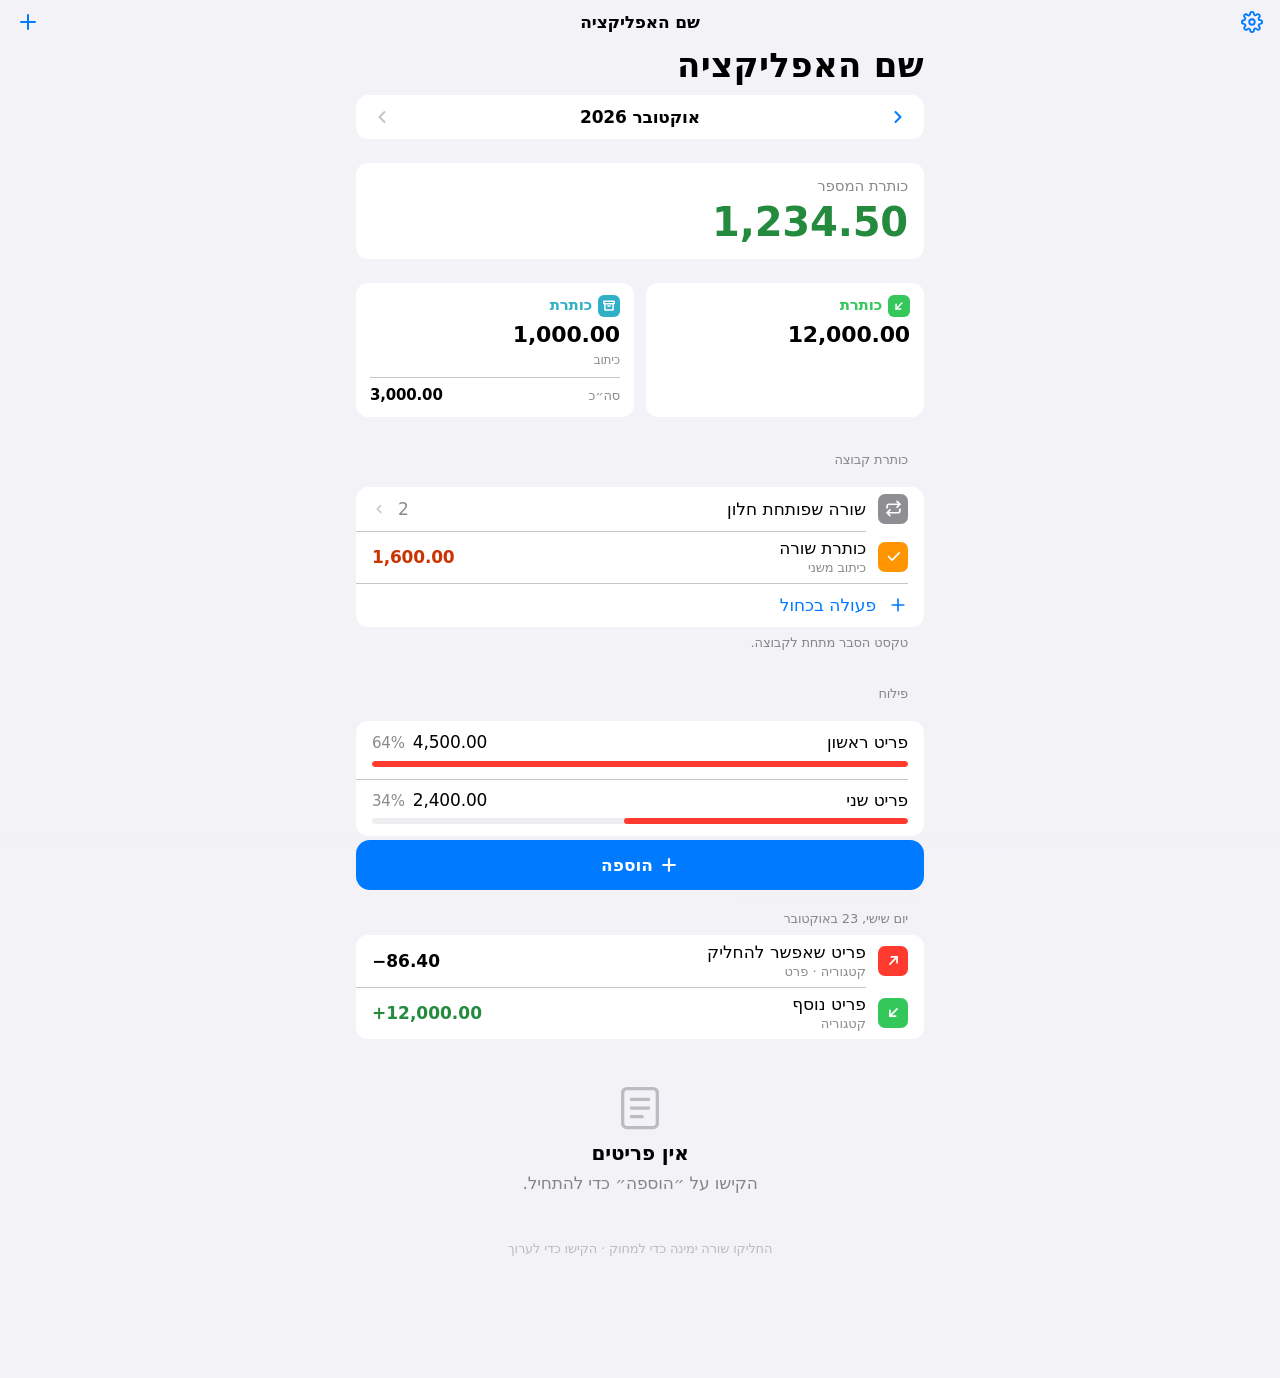
==== template.html @ c01162ea "Add files via upload" ====
<!doctype html>
<html lang="he" dir="rtl">
<head>
<meta charset="utf-8">
<meta name="viewport" content="width=device-width,initial-scale=1,viewport-fit=cover">
<meta name="theme-color" id="themeColor" content="#F2F2F7">
<meta name="apple-mobile-web-app-capable" content="yes">
<meta name="mobile-web-app-capable" content="yes">
<meta name="apple-mobile-web-app-status-bar-style" content="default">
<meta name="apple-mobile-web-app-title" content="שם האפליקציה">
<link rel="manifest" href="manifest.webmanifest">
<title>שם האפליקציה</title>
<script>
/* apply the saved theme before first paint (index.html:15-18) */
try{var t=localStorage.getItem("kis-theme");if(t==="dark"||t==="light")document.documentElement.setAttribute("data-theme",t)}catch(e){}
</script>
<!-- The original app inlines all CSS/JS in one index.html. Inline these three files the same way when shipping. -->
<link rel="stylesheet" href="tokens.css">
<link rel="stylesheet" href="base.css">
<link rel="stylesheet" href="components.css">
</head>
<body>
<!-- Every component below uses markup copied from index.html; the line of origin is noted in each comment. -->

<!-- Nav bar (index.html:227-235): leading icon, title that appears on scroll, trailing icon -->
<header class="nav gut">
  <button class="navicon" id="settingsBtn" aria-label="הגדרות">
    <svg class="i" viewBox="0 0 24 24"><circle cx="12" cy="12" r="3"/><path d="M19.4 15a1.7 1.7 0 0 0 .3 1.8l.1.1a2 2 0 1 1-2.8 2.8l-.1-.1a1.7 1.7 0 0 0-1.8-.3 1.7 1.7 0 0 0-1 1.5V21a2 2 0 1 1-4 0v-.1a1.7 1.7 0 0 0-1.1-1.5 1.7 1.7 0 0 0-1.8.3l-.1.1a2 2 0 1 1-2.8-2.8l.1-.1a1.7 1.7 0 0 0 .3-1.8 1.7 1.7 0 0 0-1.5-1H3a2 2 0 1 1 0-4h.1a1.7 1.7 0 0 0 1.5-1.1 1.7 1.7 0 0 0-.3-1.8l-.1-.1a2 2 0 1 1 2.8-2.8l.1.1a1.7 1.7 0 0 0 1.8.3H9a1.7 1.7 0 0 0 1-1.5V3a2 2 0 1 1 4 0v.1a1.7 1.7 0 0 0 1 1.5 1.7 1.7 0 0 0 1.8-.3l.1-.1a2 2 0 1 1 2.8 2.8l-.1.1a1.7 1.7 0 0 0-.3 1.8V9a1.7 1.7 0 0 0 1.5 1H21a2 2 0 1 1 0 4h-.1a1.7 1.7 0 0 0-1.5 1z"/></svg>
  </button>
  <span class="navtitle">שם האפליקציה</span>
  <button class="navicon" id="plusBtn" aria-label="הוספה">
    <svg class="i" viewBox="0 0 24 24" style="width:24px;height:24px"><path d="M12 5v14M5 12h14"/></svg>
  </button>
</header>

<main class="app gut">
  <!-- Large title + switcher row (index.html:238-245) -->
  <div class="head">
    <h1 class="largetitle">שם האפליקציה</h1>
    <div class="monthsw">
      <button class="chev" aria-label="הקודם"><svg class="i" viewBox="0 0 24 24"><path d="M9 6l6 6-6 6"/></svg></button>
      <span>אוקטובר 2026</span>
      <button class="chev" aria-label="הבא" disabled><svg class="i" viewBox="0 0 24 24"><path d="M15 6l-6 6 6 6"/></svg></button>
    </div>
  </div>

  <!-- Hero number card (index.html:247-250) -->
  <div class="card balance">
    <div class="cap">כותרת המספר</div>
    <div class="big num pos">1,234.50</div>
  </div>

  <!-- Tiles (index.html:252-259) -->
  <div class="tiles">
    <div class="tile"><span class="tl c-inc"><i class="b-inc"><svg class="i" viewBox="0 0 24 24"><path d="M17 7L7 17"/><path d="M15 17H7V9"/></svg></i>כותרת</span><span class="v num">12,000.00</span></div>
    <div class="tile"><span class="tl c-sav"><i class="b-sav"><svg class="i" viewBox="0 0 24 24"><rect x="3" y="4" width="18" height="4" rx="1"/><path d="M5 8v10a1 1 0 0 0 1 1h12a1 1 0 0 0 1-1V8"/><path d="M10 12h4"/></svg></i>כותרת</span><span class="v num">1,000.00</span><span class="cp">כיתוב</span>
      <div class="acc"><span>סה״כ</span><b class="num">3,000.00</b></div></div>
  </div>

  <!-- Grouped list with header and footer (index.html:276-284) -->
  <section class="sec">
    <h2 class="sh">כותרת קבוצה</h2>
    <div class="group">
      <button class="cell withicon" id="openSheetBtn"><span class="sq b-gray"><svg class="i" viewBox="0 0 24 24"><path d="M17 2l4 4-4 4"/><path d="M3 11V9a3 3 0 0 1 3-3h15"/><path d="M7 22l-4-4 4-4"/><path d="M21 13v2a3 3 0 0 1-3 3H3"/></svg></span><span class="grow"><span class="t1">שורה שפותחת חלון</span></span><span class="val">2</span><span class="disc"><svg class="i" viewBox="0 0 24 24"><path d="M15 6l-6 6 6 6"/></svg></span></button>
      <div class="cell withicon"><span class="sq b-maa"><svg class="i" viewBox="0 0 24 24"><path d="M5 12l5 5L20 7"/></svg></span><span class="grow"><span class="t1">כותרת שורה</span><span class="t2">כיתוב משני</span></span><span class="val num strong">1,600.00</span></div>
      <button class="cell tint" id="bannerBtn"><svg class="i" viewBox="0 0 24 24" style="width:20px;height:20px"><path d="M12 5v14M5 12h14"/></svg>פעולה בכחול</button>
    </div>
    <p class="sf">טקסט הסבר מתחת לקבוצה.</p>
  </section>

  <!-- Progress-bar rows (index.html:639-645) -->
  <section class="sec">
    <h2 class="sh">פילוח</h2>
    <div class="group">
      <div class="barrow"><div class="top"><span class="n">פריט ראשון</span><span><span class="a num">4,500.00</span><span class="pct num">64%</span></span></div><div class="track"><div class="fill" style="width:100%"></div></div></div>
      <div class="barrow"><div class="top"><span class="n">פריט שני</span><span><span class="a num">2,400.00</span><span class="pct num">34%</span></span></div><div class="track"><div class="fill" style="width:53%"></div></div></div>
    </div>
  </section>

  <!-- Segmented filter + swipe-to-delete rows + empty state (index.html:301-312, 627-641, 615-619) -->
  <section class="sec">
    <div class="seg dense" id="filterSeg" role="group" aria-label="סינון">
      <button data-f="all" aria-pressed="true">הכל</button>
      <button data-f="a" aria-pressed="false">סוג א</button>
      <button data-f="b" aria-pressed="false">סוג ב</button>
    </div>
    <div style="display:flex;flex-direction:column;gap:7px;margin-top:10px">
      <div class="sec">
        <h3 class="sh" style="margin:0">יום שישי, 23 באוקטובר</h3>
        <div class="group" id="swGroup">
          <div class="swrow" style="--inset:58px"><button type="button" class="swdel">מחיקה</button><div class="swcontent"><button type="button" class="cell withicon"><span class="sq b-exp"><svg class="i" viewBox="0 0 24 24"><path d="M7 17L17 7"/><path d="M9 7h8v8"/></svg></span><span class="grow"><span class="t1">פריט שאפשר להחליק</span><span class="t2">קטגוריה · פרט</span></span><span class="amt num">−86.40</span></button></div></div>
          <div class="swrow" style="--inset:58px"><button type="button" class="swdel">מחיקה</button><div class="swcontent"><button type="button" class="cell withicon"><span class="sq b-inc"><svg class="i" viewBox="0 0 24 24"><path d="M17 7L7 17"/><path d="M15 17H7V9"/></svg></span><span class="grow"><span class="t1">פריט נוסף</span><span class="t2">קטגוריה</span></span><span class="amt num inc">+12,000.00</span></button></div></div>
        </div>
      </div>
      <div class="empty"><svg class="i ei" viewBox="0 0 24 24" style="stroke-width:1.5"><rect x="4" y="3" width="16" height="18" rx="2"/><path d="M8 8h8M8 12h8M8 16h5"/></svg><b>אין פריטים</b><span>הקישו על ״הוספה״ כדי להתחיל.</span></div>
    </div>
    <p class="hintline">החליקו שורה ימינה כדי למחוק · הקישו כדי לערוך</p>
  </section>
</main>

<!-- Bottom toolbar with filled button (index.html:315) -->
<div class="toolbar gut"><button class="filled" id="addBtn"><svg class="i" viewBox="0 0 24 24"><path d="M12 5v14M5 12h14"/></svg>הוספה</button></div>

<div class="scrim" id="scrim" hidden></div>

<!-- Form sheet (index.html:320-368): nav with ביטול / title / שמירה, then grouped form rows -->
<div class="sheet" id="formSheet" hidden role="dialog" aria-modal="true" aria-labelledby="formTitle">
  <div class="grabber"></div>
  <div class="sheetnav gut">
    <button type="button" class="navtext" data-close>ביטול</button>
    <h3 id="formTitle">פריט חדש</h3>
    <button type="button" class="navtext trail" id="formSave">שמירה</button>
  </div>
  <div class="sheetbody gut">
    <form class="inner" novalidate>
      <div class="seg" id="typeSeg"><button type="button" data-k="a" aria-pressed="true">סוג א</button><button type="button" data-k="b" aria-pressed="false">סוג ב</button></div>
      <div class="sec">
        <div class="group"><div class="cell amountcell"><label for="amount">סכום</label><input id="amount" inputmode="decimal" placeholder="0.00" autocomplete="off"></div></div>
        <p class="errline" id="err" hidden></p>
      </div>
      <div class="group">
        <button type="button" class="cell"><span class="grow"><span class="t1">בחירה מרשימה</span></span><span class="val">ערך</span><span class="disc"><svg class="i" viewBox="0 0 24 24"><path d="M15 6l-6 6 6 6"/></svg></span></button>
        <div class="cell"><span class="grow"><span class="t1">כמות</span></span><span class="val num" id="qtyVal">3</span><span class="stepper" id="qtyStep"><button type="button" data-d="1" aria-label="הוספה">+</button><button type="button" data-d="-1" aria-label="הפחתה">−</button></span></div>
        <div class="cell"><label for="noteIn" class="t1" style="flex:none">תיאור</label><input class="text" id="noteIn" maxlength="60" placeholder="לא חובה"></div>
        <div class="cell"><label for="dateIn" class="grow"><span class="t1">תאריך</span></label><input class="datepill" id="dateIn" type="date"></div>
      </div>
      <div class="sec">
        <div class="group"><div class="cell"><label for="sw1" class="grow"><span class="t1">מתג</span></label><input type="checkbox" class="switch" id="sw1" role="switch" checked></div></div>
        <p class="sf">טקסט הסבר מתחת למתג.</p>
      </div>
      <div class="group"><button type="button" class="cell center destructive" id="delBtn">מחיקה</button></div>
    </form>
  </div>
</div>

<!-- Settings-style sheet (index.html:421-459) -->
<div class="sheet" id="settings" hidden role="dialog" aria-modal="true" aria-labelledby="setTitle">
  <div class="grabber"></div>
  <div class="sheetnav gut"><span></span><h3 id="setTitle">הגדרות</h3><button type="button" class="navtext trail" data-close>סיום</button></div>
  <div class="sheetbody gut"><div class="inner">
    <div class="sec">
      <h2 class="sh">מראה</h2>
      <div class="seg" id="themeSeg">
        <button type="button" data-t="auto">אוטומטי</button>
        <button type="button" data-t="light">בהיר</button>
        <button type="button" data-t="dark">כהה</button>
      </div>
    </div>
    <div class="sec">
      <h2 class="sh">פעולות</h2>
      <div class="group">
        <button type="button" class="cell tint">פעולה ראשונה</button>
        <button type="button" class="cell tint">פעולה שנייה</button>
      </div>
      <p class="sf">הסבר על הפעולות.</p>
    </div>
  </div></div>
</div>

<!-- Action sheet (index.html:462-469) -->
<div class="scrim2" id="scrim2" hidden></div>
<div class="actionsheet" id="as" hidden role="alertdialog" aria-modal="true" aria-labelledby="asTitle">
  <div class="asgroup">
    <div class="astitle"><b id="asTitle"></b><span class="what" id="asWhat"></span><span id="asMsg"></span></div>
    <div id="asBtns"></div>
  </div>
  <button type="button" class="ascancel" id="asCancel">ביטול</button>
</div>

<!-- Banner (index.html:471) -->
<div class="banner" id="banner" hidden role="status"><span id="bannerText"></span><button type="button" id="bannerUndo">ביטול</button></div>

<script src="components.js"></script>
<script>
/* Demo wiring only — shows how each component is driven */
const K=window.Kit;
K.$("settingsBtn").onclick=()=>K.openSheet("settings");
K.$("plusBtn").onclick=K.$("addBtn").onclick=K.$("openSheetBtn").onclick=()=>{K.$("dateIn").value=K.todayStr();K.openSheet("formSheet")};
K.$("bannerBtn").onclick=()=>K.banner("הפעולה בוצעה");
document.querySelectorAll("#filterSeg button").forEach(b=>b.onclick=()=>K.setSeg(K.$("filterSeg"),"f",b.dataset.f));
document.querySelectorAll("#typeSeg button").forEach(b=>b.onclick=()=>K.setSeg(K.$("typeSeg"),"k",b.dataset.k));
let qty=3;K.stepper(K.$("qtyStep"),{min:2,max:36,get:()=>qty,set:v=>{qty=v;K.$("qtyVal").textContent=v}});
document.querySelectorAll("#swGroup .swrow").forEach(row=>{K.attachSwipe(row);
  row.querySelector(".swdel").onclick=()=>K.actionSheet({title:"למחוק את הפריט?",what:row.querySelector(".t1").textContent,
    buttons:[{label:"מחיקה",destructive:true,fn:()=>{row.hidden=true;K.banner("הפריט נמחק",()=>{row.hidden=false;K.closeSw(row)})}}]})});
K.$("delBtn").onclick=()=>K.actionSheet({title:"למחוק?",msg:"אפשר לבטל מיד אחרי המחיקה.",buttons:[{label:"מחיקה",destructive:true,fn:()=>{K.closeSheets();K.banner("נמחק",()=>{})}}]});
K.$("formSave").onclick=()=>{const v=parseFloat(K.$("amount").value);
  if(!(v>0)){const e=K.$("err");e.textContent="הזינו סכום גדול מאפס.";e.hidden=false;return}
  K.closeSheets();K.banner("נשמר: "+K.money(v))};
</script>
</body>
</html>
---- tokens.css ----
/* Copied as-is from index.html lines 21-47 (design tokens, light + dark) — Kis design kit */
:root{
  --bg:#F2F2F7; --cell:#FFFFFF; --sheet:#F2F2F7; --sheet-cell:#FFFFFF;
  --label:#000000; --label2:rgba(60,60,67,.6); --label3:rgba(60,60,67,.3);
  --sep:rgba(60,60,67,.29); --fill:rgba(118,118,128,.12); --fill-press:rgba(0,0,0,.06);
  --seg-sel:#FFFFFF; --tint:#007AFF;
  --red:#FF3B30; --green:#34C759; --teal:#30B0C7; --indigo:#5856D6; --gray:#8E8E93; --orange:#FF9500; --orange-text:#C93400;
  --green-text:#248A3D; --red-text:#D70015;
  --bar:rgba(249,249,249,.8); --as-bg:rgba(249,249,249,.92); --scrim:rgba(0,0,0,.35);
  --font:-apple-system,BlinkMacSystemFont,"SF Pro Text","SF Pro Display","Segoe UI",system-ui,"Helvetica Neue",Arial,sans-serif;
  --font-num:ui-rounded,"SF Pro Rounded",-apple-system,BlinkMacSystemFont,"Segoe UI",system-ui,sans-serif;
}
@media (prefers-color-scheme: dark){:root:not([data-theme="light"]){
  --bg:#000000; --cell:#1C1C1E; --sheet:#1C1C1E; --sheet-cell:#2C2C2E;
  --label:#FFFFFF; --label2:rgba(235,235,245,.6); --label3:rgba(235,235,245,.3);
  --sep:rgba(84,84,88,.65); --fill:rgba(118,118,128,.24); --fill-press:rgba(255,255,255,.08);
  --seg-sel:#636366; --tint:#0A84FF;
  --red:#FF453A; --green:#30D158; --teal:#40C8E0; --indigo:#5E5CE6; --gray:#8E8E93; --orange:#FF9F0A; --orange-text:#FF9F0A;
  --green-text:#30D158; --red-text:#FF453A;
  --bar:rgba(22,22,22,.82); --as-bg:rgba(44,44,46,.94); --scrim:rgba(0,0,0,.55); color-scheme:dark}}
:root[data-theme="dark"]{
  --bg:#000000; --cell:#1C1C1E; --sheet:#1C1C1E; --sheet-cell:#2C2C2E;
  --label:#FFFFFF; --label2:rgba(235,235,245,.6); --label3:rgba(235,235,245,.3);
  --sep:rgba(84,84,88,.65); --fill:rgba(118,118,128,.24); --fill-press:rgba(255,255,255,.08);
  --seg-sel:#636366; --tint:#0A84FF;
  --red:#FF453A; --green:#30D158; --teal:#40C8E0; --indigo:#5E5CE6; --gray:#8E8E93; --orange:#FF9F0A; --orange-text:#FF9F0A;
  --green-text:#30D158; --red-text:#FF453A;
  --bar:rgba(22,22,22,.82); --as-bg:rgba(44,44,46,.94); --scrim:rgba(0,0,0,.55); color-scheme:dark}
---- base.css ----
/* Copied as-is from index.html lines 49-60 (reset, safe areas, body, utilities) — Kis design kit */
*{box-sizing:border-box;-webkit-tap-highlight-color:transparent}
html{-webkit-text-size-adjust:100%;color-scheme:light}
:root{padding-top:env(safe-area-inset-top,0px);padding-bottom:env(safe-area-inset-bottom,0px)}
[hidden]{display:none!important}
body{margin:0;min-height:100vh;background:var(--bg);color:var(--label);font-family:var(--font);font-size:17px;line-height:1.3;letter-spacing:-.01em;-webkit-font-smoothing:antialiased}
body::before{content:"";position:fixed;inset:0 0 auto;height:env(safe-area-inset-top,0px);z-index:10;background:var(--bg)}
html.scrolled body::before{background:var(--bar);-webkit-backdrop-filter:saturate(180%) blur(20px);backdrop-filter:saturate(180%) blur(20px)}
button{font:inherit;color:inherit;cursor:pointer;-webkit-user-select:none;user-select:none}
button:focus-visible,input:focus-visible{outline:2px solid var(--tint);outline-offset:2px}
.num{font-family:var(--font-num);font-variant-numeric:tabular-nums;direction:ltr;unicode-bidi:isolate}
svg.i{width:22px;height:22px;stroke:currentColor;fill:none;stroke-width:2;stroke-linecap:round;stroke-linejoin:round}
.gut{padding-left:max(16px,env(safe-area-inset-left,0px));padding-right:max(16px,env(safe-area-inset-right,0px))}
---- components.css ----
/* Copied as-is from index.html lines 62-222 (all UI components + motion) — Kis design kit */
/* nav bar */
.nav{position:sticky;top:env(safe-area-inset-top,0px);z-index:8;height:44px;display:grid;grid-template-columns:1fr auto 1fr;align-items:center;background:var(--bg)}
html.scrolled .nav{background:var(--bar);-webkit-backdrop-filter:saturate(180%) blur(20px);backdrop-filter:saturate(180%) blur(20px);box-shadow:0 .5px 0 var(--sep)}
.navicon{width:44px;height:44px;border:0;background:none;color:var(--tint);display:grid;place-items:center;padding:0}
.navicon:active{opacity:.4}
.nav .navicon:first-child{justify-self:start;margin-inline-start:-10px}
.nav .navicon:last-child{justify-self:end;margin-inline-end:-10px}
.navtitle{font-size:17px;font-weight:600;opacity:0;transition:opacity .2s}
html.scrolled .navtitle{opacity:1}

.app{max-width:600px;margin:0 auto;padding-block:0 120px;display:flex;flex-direction:column;gap:24px}
.largetitle{margin:2px 0 0;font-size:34px;font-weight:700;letter-spacing:.01em;line-height:1.15}
.head{display:flex;flex-direction:column;gap:10px}
.monthsw{display:flex;align-items:center;justify-content:space-between;background:var(--cell);border-radius:12px;height:44px;padding:0 4px}
.monthsw span{font-size:17px;font-weight:600}
.chev{width:44px;height:44px;border:0;background:none;color:var(--tint);display:grid;place-items:center}
.chev:disabled{color:var(--label3);cursor:default}
.chev svg{width:20px;height:20px;stroke-width:2.4}

/* summary */
.card{background:var(--cell);border-radius:12px;padding:14px 16px}
.balance .cap{font-size:15px;color:var(--label2)}
.balance .big{font-size:40px;font-weight:700;line-height:1.15;text-align:right;margin-top:2px}
.big.pos{color:var(--green-text)} .big.neg{color:var(--red-text)}
.tiles{display:grid;grid-template-columns:1fr 1fr;gap:12px}
.tile{background:var(--cell);border-radius:12px;padding:12px 14px;display:flex;flex-direction:column;gap:4px;min-width:0}
.tile .tl{display:flex;align-items:center;gap:6px;font-size:15px;font-weight:600}
.tile .tl i{width:22px;height:22px;border-radius:6px;display:grid;place-items:center;color:#fff}
.tile .tl i svg{width:14px;height:14px;stroke-width:2.6}
.tile .v{font-size:22px;font-weight:700;text-align:right;color:var(--label)}
.tile .cp{font-size:12px;color:var(--label2)}
.tile .acc{margin-top:4px;padding-top:8px;border-top:.5px solid var(--sep);display:flex;justify-content:space-between;align-items:baseline;gap:6px;font-size:13px;color:var(--label2)}
.tile .acc b{font-size:15px;font-weight:700;color:var(--label)}
.c-inc{color:var(--green)} .c-exp{color:var(--red)} .c-sav{color:var(--teal)} .c-inv{color:var(--indigo)} .c-maa{color:var(--orange)}
.b-maa{background:var(--orange)} .b-inc{background:var(--green)} .b-exp{background:var(--red)} .b-sav{background:var(--teal)} .b-inv{background:var(--indigo)} .b-gray{background:var(--gray)}

/* grouped lists */
.sec{display:flex;flex-direction:column;gap:7px}
.sh{font-size:13px;color:var(--label2);padding:0 16px;font-weight:400}
.sf{font-size:13px;color:var(--label2);padding:0 16px;line-height:1.38;margin:0}
.group{background:var(--cell);border-radius:12px;overflow:hidden}
.sheet .group{background:var(--sheet-cell)}
.cell{display:flex;align-items:center;gap:12px;min-height:44px;padding:6px 16px;width:100%;border:0;background:none;text-align:right;font-size:17px;color:var(--label);position:relative}
.group > .cell:not([hidden]) ~ .cell:not([hidden])::before,.group > .swrow ~ .swrow::before{content:"";position:absolute;top:0;left:0;right:var(--inset,16px);height:.5px;background:var(--sep);z-index:3}
button.cell:active,.swcontent button.cell:active{background:var(--fill-press)}
.cell .grow{flex:1;min-width:0;display:flex;flex-direction:column;gap:1px}
.cell .grow .t1{white-space:nowrap;overflow:hidden;text-overflow:ellipsis}
.cell .grow .t2{font-size:13px;color:var(--label2);white-space:nowrap;overflow:hidden;text-overflow:ellipsis}
.cell .val{color:var(--label2);white-space:nowrap}
.cell .disc{color:var(--label3);display:grid;place-items:center;flex:none}
.cell .disc svg{width:14px;height:14px;stroke-width:2.6}
.cell .sq{width:30px;height:30px;border-radius:7px;display:grid;place-items:center;color:#fff;flex:none;font-weight:600;font-size:14px}
.cell .sq svg{width:17px;height:17px;stroke-width:2.4}
.cell.withicon{--inset:58px}
.cell .amt{font-weight:600;white-space:nowrap}
.amt.inc{color:var(--green-text)}
.val.strong{color:var(--orange-text);font-weight:700}
.tint{color:var(--tint)} .destructive{color:var(--red)}
.cell.center{justify-content:center}
.cell .checkmark{color:var(--tint);visibility:hidden}
.cell[aria-checked="true"] .checkmark{visibility:visible}
.cell .checkmark svg{width:18px;height:18px;stroke-width:2.8}
.barrow{display:flex;flex-direction:column;gap:7px;padding:10px 16px 12px;position:relative}
.barrow + .barrow::before{content:"";position:absolute;top:0;left:0;right:16px;height:.5px;background:var(--sep)}
.barrow .top{display:flex;justify-content:space-between;align-items:baseline;gap:10px}
.barrow .pct{color:var(--label2);font-size:15px;margin-right:8px}
.barrow .sub{font-size:13px;color:var(--label2)}
button.barrow{width:100%;border:0;background:none;text-align:right;color:var(--label);font:inherit}
button.barrow:active{background:var(--fill-press)}
.track{height:6px;border-radius:3px;background:var(--fill);overflow:hidden}
.fill{height:100%;border-radius:3px;background:var(--red)}
.dot{width:10px;height:10px;border-radius:50%;flex:none}

/* swipe to delete */
.swrow{position:relative;overflow:hidden}
.swdel{position:absolute;top:0;bottom:0;left:0;width:88px;border:0;background:var(--red);color:#fff;font-size:15px;font-weight:500;visibility:hidden}
.swrow.swiping .swdel,.swrow.open .swdel{visibility:visible}
.swcontent{position:relative;background:var(--cell);touch-action:pan-y;transition:transform .25s cubic-bezier(.2,.8,.2,1);z-index:1}

/* segmented control */
.seg{display:grid;grid-auto-flow:column;grid-auto-columns:1fr;background:var(--fill);border-radius:9px;padding:2px}
.seg button{border:0;background:none;height:30px;border-radius:7px;font-size:13px;font-weight:500;color:var(--label);position:relative;padding:0 4px;white-space:nowrap}
.seg button+button::before{content:"";position:absolute;right:0;top:8px;bottom:8px;width:1px;background:var(--sep);transition:opacity .15s}
.seg.dense button{font-size:12px;padding:0 2px}
.seg button[aria-pressed="true"]{background:var(--seg-sel);font-weight:600;box-shadow:0 3px 8px rgba(0,0,0,.12),0 3px 1px rgba(0,0,0,.04)}
.seg button[aria-pressed="true"]::before,.seg button[aria-pressed="true"]+button::before{opacity:0}

/* switch */
.switch{appearance:none;-webkit-appearance:none;width:51px;height:31px;border-radius:16px;background:var(--fill);position:relative;cursor:pointer;flex:none;margin:0;transition:background .2s}
.switch::after{content:"";position:absolute;top:2px;right:2px;width:27px;height:27px;border-radius:50%;background:#fff;box-shadow:0 3px 8px rgba(0,0,0,.15),0 3px 1px rgba(0,0,0,.06);transition:right .2s}
.switch:checked{background:var(--green)}
.switch:checked::after{right:22px}

/* stepper */
.stepper{display:flex;background:var(--fill);border-radius:8px;height:32px;flex:none}
.stepper button{width:47px;border:0;background:none;color:var(--label);font-size:22px;line-height:1;display:grid;place-items:center;position:relative}
.stepper button:active{background:var(--fill-press)}
.stepper button+button::before{content:"";position:absolute;right:0;top:7px;bottom:7px;width:1px;background:var(--sep)}
.stepper button:disabled{color:var(--label3)}

/* inputs inside cells */
.cell input.text{flex:1;min-width:0;border:0;background:none;color:var(--label);font:inherit;font-size:17px;text-align:left;outline:none;padding:0}
.cell input.text::placeholder{color:var(--label3)}
.amountcell{flex-direction:column;align-items:stretch;gap:0;padding:10px 16px 12px}
.amountcell label{font-size:13px;color:var(--label2)}
.amountcell input{border:0;background:none;outline:none;color:var(--label);font-family:var(--font-num);font-size:34px;font-weight:700;direction:ltr;text-align:right;padding:0;width:100%}
.amountcell input::placeholder{color:var(--label3)}
.datepill{border:0;border-radius:7px;background:var(--fill);color:var(--label);font:inherit;font-size:17px;padding:6px 10px;min-height:34px}

/* bottom toolbar */
.toolbar{position:fixed;left:0;right:0;bottom:0;z-index:6;padding-top:10px;padding-bottom:calc(10px + env(safe-area-inset-bottom,0px));background:linear-gradient(to top,var(--bg) 55%,transparent);display:flex;justify-content:center}
.filled{width:100%;max-width:568px;height:50px;border:0;border-radius:14px;background:var(--tint);color:#fff;font-size:17px;font-weight:600;display:flex;align-items:center;justify-content:center;gap:6px}
.filled:active{opacity:.75}
.filled svg{width:20px;height:20px;stroke-width:2.6}

.empty{text-align:center;padding:36px 20px;color:var(--label2);display:flex;flex-direction:column;align-items:center;gap:6px}
.empty .ei{width:52px;height:52px;color:var(--label3)}
.empty b{color:var(--label);font-size:20px;font-weight:600}

/* sheets */
.scrim{position:fixed;inset:0;background:var(--scrim);z-index:20}
.sheet{position:fixed;left:0;right:0;bottom:0;margin:0 auto;max-width:640px;top:calc(env(safe-area-inset-top,0px) + 12px);z-index:21;background:var(--sheet);border-radius:13px 13px 0 0;display:flex;flex-direction:column;box-shadow:0 -4px 30px rgba(0,0,0,.18)}
.grabber{width:36px;height:5px;border-radius:3px;background:var(--label3);margin:5px auto 0;flex:none}
.sheetnav{display:grid;grid-template-columns:1fr auto 1fr;align-items:center;height:50px;flex:none}
.sheetnav h3{margin:0;font-size:17px;font-weight:600;text-align:center;white-space:nowrap}
.navtext{border:0;background:none;color:var(--tint);font-size:17px;padding:8px 0;justify-self:start;display:flex;align-items:center;gap:2px}
.navtext.trail{justify-self:end;font-weight:600}
.navtext:active{opacity:.4}
.navtext svg{width:20px;height:20px;stroke-width:2.6}
.sheetbody{flex:1;overflow-y:auto;-webkit-overflow-scrolling:touch;padding-bottom:calc(30px + env(safe-area-inset-bottom,0px))}
.sheetbody .inner{display:flex;flex-direction:column;gap:28px;padding-top:6px}
.errline{color:var(--red-text);font-size:13px;padding:0 16px;margin:0}

/* action sheet */
.scrim2{position:fixed;inset:0;background:var(--scrim);z-index:30}
.actionsheet{position:fixed;left:0;right:0;bottom:0;margin:0 auto;max-width:440px;z-index:31;padding:0 8px calc(8px + env(safe-area-inset-bottom,0px));display:flex;flex-direction:column;gap:8px}
.asgroup{background:var(--as-bg);-webkit-backdrop-filter:blur(30px);backdrop-filter:blur(30px);border-radius:14px;overflow:hidden}
.astitle{padding:14px 16px;text-align:center;display:flex;flex-direction:column;gap:4px;font-size:13px;color:var(--label2);border-bottom:.5px solid var(--sep)}
.astitle b{font-weight:600}
.astitle .what{color:var(--label);font-size:15px;font-weight:600;direction:rtl}
.asbtn{display:block;width:100%;height:57px;border:0;background:none;color:var(--tint);font-size:20px;border-top:.5px solid var(--sep)}
.asbtn:first-child{border-top:0}
.asbtn:active{background:var(--fill-press)}
.asbtn.destructive{color:var(--red)}
.ascancel{height:57px;border:0;border-radius:14px;background:var(--sheet-cell);color:var(--tint);font-size:20px;font-weight:600}
.ascancel:active{opacity:.7}

/* banner */
.banner{position:fixed;z-index:40;left:0;right:0;margin:0 auto;width:max-content;max-width:calc(100vw - 32px);top:calc(env(safe-area-inset-top,0px) + 8px);background:var(--as-bg);-webkit-backdrop-filter:blur(30px);backdrop-filter:blur(30px);border-radius:16px;padding:12px 16px;display:flex;gap:16px;align-items:center;font-size:15px;font-weight:500;box-shadow:0 10px 40px rgba(0,0,0,.18)}
.banner button{border:0;background:none;color:var(--tint);font-weight:600;font-size:15px;padding:2px 4px}
.hintline{text-align:center;font-size:13px;color:var(--label3);margin:4px 0 0}

@media (prefers-reduced-motion:no-preference){
  .sheet{animation:sheetup .32s cubic-bezier(.2,.9,.25,1)}
  .actionsheet{animation:sheetup .28s cubic-bezier(.2,.9,.25,1)}
  .scrim,.scrim2{animation:fade .25s}
  .banner{animation:drop .3s cubic-bezier(.2,.9,.25,1)}
  @keyframes sheetup{from{transform:translateY(100%)}}
  @keyframes fade{from{opacity:0}}
  @keyframes drop{from{transform:translateY(-120%)}}
}
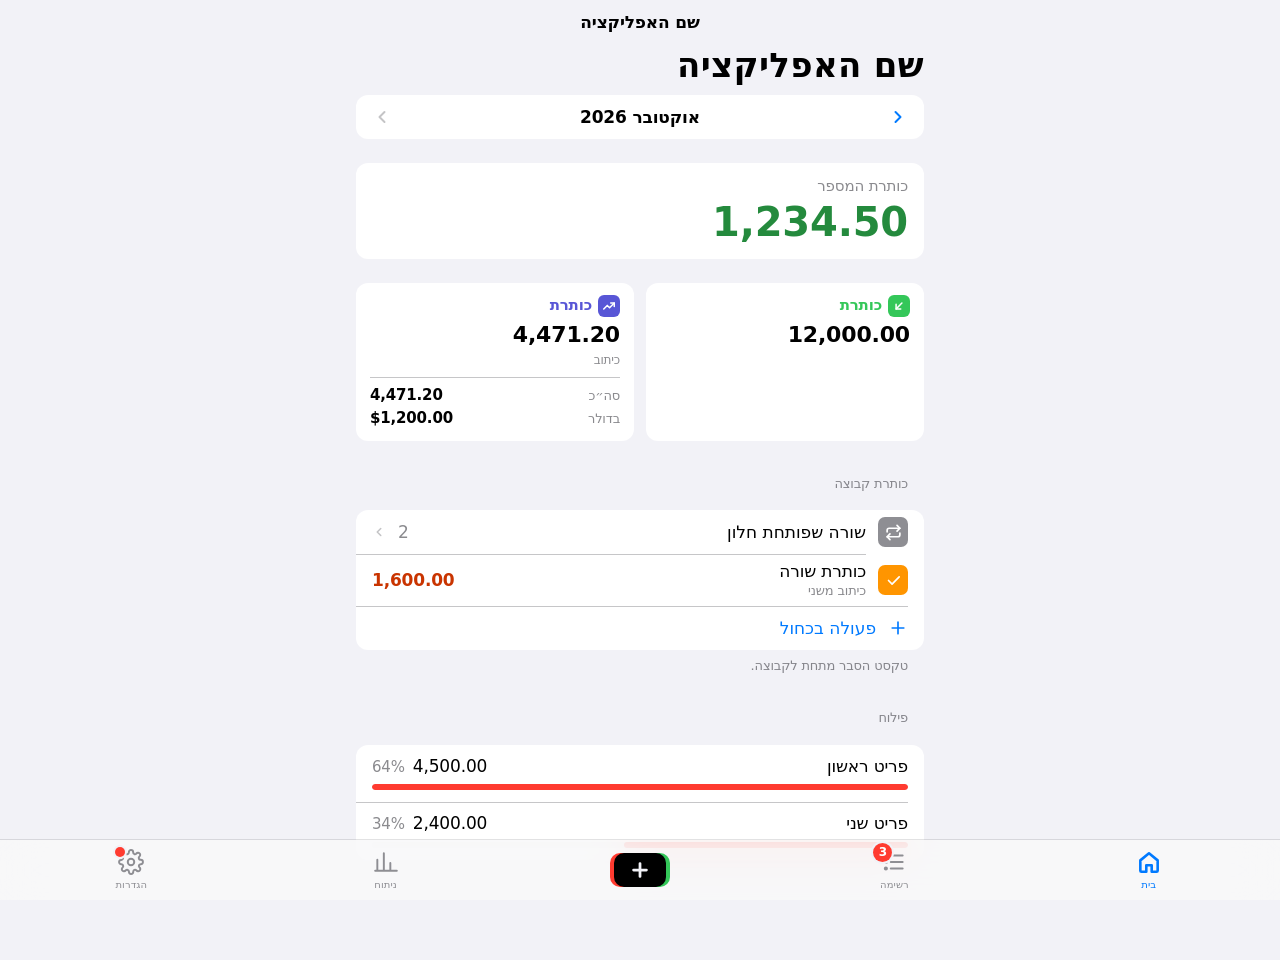
==== commit 17f6456c: "Add files via upload" ====
--- a/template.html
+++ b/template.html
@@ -22,88 +22,128 @@
 <body>
 <!-- Every component below uses markup copied from index.html; the line of origin is noted in each comment. -->
 
-<!-- Nav bar (index.html:227-235): leading icon, title that appears on scroll, trailing icon -->
+<!-- Nav bar (index.html:256-260): back button kept in layout with visibility, title that appears on scroll -->
 <header class="nav gut">
-  <button class="navicon" id="settingsBtn" aria-label="הגדרות">
-    <svg class="i" viewBox="0 0 24 24"><circle cx="12" cy="12" r="3"/><path d="M19.4 15a1.7 1.7 0 0 0 .3 1.8l.1.1a2 2 0 1 1-2.8 2.8l-.1-.1a1.7 1.7 0 0 0-1.8-.3 1.7 1.7 0 0 0-1 1.5V21a2 2 0 1 1-4 0v-.1a1.7 1.7 0 0 0-1.1-1.5 1.7 1.7 0 0 0-1.8.3l-.1.1a2 2 0 1 1-2.8-2.8l.1-.1a1.7 1.7 0 0 0 .3-1.8 1.7 1.7 0 0 0-1.5-1H3a2 2 0 1 1 0-4h.1a1.7 1.7 0 0 0 1.5-1.1 1.7 1.7 0 0 0-.3-1.8l-.1-.1a2 2 0 1 1 2.8-2.8l.1.1a1.7 1.7 0 0 0 1.8.3H9a1.7 1.7 0 0 0 1-1.5V3a2 2 0 1 1 4 0v.1a1.7 1.7 0 0 0 1 1.5 1.7 1.7 0 0 0 1.8-.3l.1-.1a2 2 0 1 1 2.8 2.8l-.1.1a1.7 1.7 0 0 0-.3 1.8V9a1.7 1.7 0 0 0 1.5 1H21a2 2 0 1 1 0 4h-.1a1.7 1.7 0 0 0-1.5 1z"/></svg>
-  </button>
-  <span class="navtitle">שם האפליקציה</span>
-  <button class="navicon" id="plusBtn" aria-label="הוספה">
-    <svg class="i" viewBox="0 0 24 24" style="width:24px;height:24px"><path d="M12 5v14M5 12h14"/></svg>
-  </button>
+  <button type="button" class="navtext" id="navBack" style="visibility:hidden"><svg class="i" viewBox="0 0 24 24"><path d="M9 6l6 6-6 6"/></svg>חזרה</button>
+  <span class="navtitle" id="navTitle">שם האפליקציה</span>
+  <span></span>
 </header>
 
 <main class="app gut">
-  <!-- Large title + switcher row (index.html:238-245) -->
-  <div class="head">
-    <h1 class="largetitle">שם האפליקציה</h1>
-    <div class="monthsw">
-      <button class="chev" aria-label="הקודם"><svg class="i" viewBox="0 0 24 24"><path d="M9 6l6 6-6 6"/></svg></button>
-      <span>אוקטובר 2026</span>
-      <button class="chev" aria-label="הבא" disabled><svg class="i" viewBox="0 0 24 24"><path d="M15 6l-6 6 6 6"/></svg></button>
-    </div>
-  </div>
-
-  <!-- Hero number card (index.html:247-250) -->
-  <div class="card balance">
-    <div class="cap">כותרת המספר</div>
-    <div class="big num pos">1,234.50</div>
-  </div>
-
-  <!-- Tiles (index.html:252-259) -->
-  <div class="tiles">
-    <div class="tile"><span class="tl c-inc"><i class="b-inc"><svg class="i" viewBox="0 0 24 24"><path d="M17 7L7 17"/><path d="M15 17H7V9"/></svg></i>כותרת</span><span class="v num">12,000.00</span></div>
-    <div class="tile"><span class="tl c-sav"><i class="b-sav"><svg class="i" viewBox="0 0 24 24"><rect x="3" y="4" width="18" height="4" rx="1"/><path d="M5 8v10a1 1 0 0 0 1 1h12a1 1 0 0 0 1-1V8"/><path d="M10 12h4"/></svg></i>כותרת</span><span class="v num">1,000.00</span><span class="cp">כיתוב</span>
-      <div class="acc"><span>סה״כ</span><b class="num">3,000.00</b></div></div>
-  </div>
-
-  <!-- Grouped list with header and footer (index.html:276-284) -->
-  <section class="sec">
-    <h2 class="sh">כותרת קבוצה</h2>
-    <div class="group">
-      <button class="cell withicon" id="openSheetBtn"><span class="sq b-gray"><svg class="i" viewBox="0 0 24 24"><path d="M17 2l4 4-4 4"/><path d="M3 11V9a3 3 0 0 1 3-3h15"/><path d="M7 22l-4-4 4-4"/><path d="M21 13v2a3 3 0 0 1-3 3H3"/></svg></span><span class="grow"><span class="t1">שורה שפותחת חלון</span></span><span class="val">2</span><span class="disc"><svg class="i" viewBox="0 0 24 24"><path d="M15 6l-6 6 6 6"/></svg></span></button>
-      <div class="cell withicon"><span class="sq b-maa"><svg class="i" viewBox="0 0 24 24"><path d="M5 12l5 5L20 7"/></svg></span><span class="grow"><span class="t1">כותרת שורה</span><span class="t2">כיתוב משני</span></span><span class="val num strong">1,600.00</span></div>
-      <button class="cell tint" id="bannerBtn"><svg class="i" viewBox="0 0 24 24" style="width:20px;height:20px"><path d="M12 5v14M5 12h14"/></svg>פעולה בכחול</button>
-    </div>
-    <p class="sf">טקסט הסבר מתחת לקבוצה.</p>
-  </section>
-
-  <!-- Progress-bar rows (index.html:639-645) -->
-  <section class="sec">
-    <h2 class="sh">פילוח</h2>
-    <div class="group">
-      <div class="barrow"><div class="top"><span class="n">פריט ראשון</span><span><span class="a num">4,500.00</span><span class="pct num">64%</span></span></div><div class="track"><div class="fill" style="width:100%"></div></div></div>
-      <div class="barrow"><div class="top"><span class="n">פריט שני</span><span><span class="a num">2,400.00</span><span class="pct num">34%</span></span></div><div class="track"><div class="fill" style="width:53%"></div></div></div>
-    </div>
-  </section>
-
-  <!-- Segmented filter + swipe-to-delete rows + empty state (index.html:301-312, 627-641, 615-619) -->
-  <section class="sec">
-    <div class="seg dense" id="filterSeg" role="group" aria-label="סינון">
-      <button data-f="all" aria-pressed="true">הכל</button>
-      <button data-f="a" aria-pressed="false">סוג א</button>
-      <button data-f="b" aria-pressed="false">סוג ב</button>
-    </div>
-    <div style="display:flex;flex-direction:column;gap:7px;margin-top:10px">
-      <div class="sec">
-        <h3 class="sh" style="margin:0">יום שישי, 23 באוקטובר</h3>
-        <div class="group" id="swGroup">
-          <div class="swrow" style="--inset:58px"><button type="button" class="swdel">מחיקה</button><div class="swcontent"><button type="button" class="cell withicon"><span class="sq b-exp"><svg class="i" viewBox="0 0 24 24"><path d="M7 17L17 7"/><path d="M9 7h8v8"/></svg></span><span class="grow"><span class="t1">פריט שאפשר להחליק</span><span class="t2">קטגוריה · פרט</span></span><span class="amt num">−86.40</span></button></div></div>
-          <div class="swrow" style="--inset:58px"><button type="button" class="swdel">מחיקה</button><div class="swcontent"><button type="button" class="cell withicon"><span class="sq b-inc"><svg class="i" viewBox="0 0 24 24"><path d="M17 7L7 17"/><path d="M15 17H7V9"/></svg></span><span class="grow"><span class="t1">פריט נוסף</span><span class="t2">קטגוריה</span></span><span class="amt num inc">+12,000.00</span></button></div></div>
+  <!-- Tab view (index.html:263-322) -->
+  <section class="view" id="v-home">
+    <!-- Large title + switcher row (index.html:265-272) -->
+    <div class="head">
+      <h1 class="largetitle">שם האפליקציה</h1>
+      <div class="monthsw">
+        <button class="chev" aria-label="הקודם"><svg class="i" viewBox="0 0 24 24"><path d="M9 6l6 6-6 6"/></svg></button>
+        <span>אוקטובר 2026</span>
+        <button class="chev" aria-label="הבא" disabled><svg class="i" viewBox="0 0 24 24"><path d="M15 6l-6 6 6 6"/></svg></button>
+      </div>
+    </div>
+
+    <!-- Hero number card (index.html:274-277) -->
+    <div class="card balance">
+      <div class="cap">כותרת המספר</div>
+      <div class="big num pos">1,234.50</div>
+    </div>
+
+    <!-- Tiles, incl. a second summary line .acc.sub (index.html:279-287) -->
+    <div class="tiles">
+      <div class="tile"><span class="tl c-inc"><i class="b-inc"><svg class="i" viewBox="0 0 24 24"><path d="M17 7L7 17"/><path d="M15 17H7V9"/></svg></i>כותרת</span><span class="v num">12,000.00</span></div>
+      <div class="tile"><span class="tl c-inv"><i class="b-inv"><svg class="i" viewBox="0 0 24 24"><path d="M3 17l6-6 4 4 8-8"/><path d="M15 7h6v6"/></svg></i>כותרת</span><span class="v num">4,471.20</span><span class="cp">כיתוב</span>
+        <div class="acc"><span>סה״כ</span><b class="num">4,471.20</b></div>
+        <div class="acc sub"><span>בדולר</span><b class="num">$1,200.00</b></div></div>
+    </div>
+
+    <!-- Grouped list with header and footer (index.html:298-306) -->
+    <section class="sec">
+      <h2 class="sh">כותרת קבוצה</h2>
+      <div class="group">
+        <button class="cell withicon" id="openSheetBtn"><span class="sq b-gray"><svg class="i" viewBox="0 0 24 24"><path d="M17 2l4 4-4 4"/><path d="M3 11V9a3 3 0 0 1 3-3h15"/><path d="M7 22l-4-4 4-4"/><path d="M21 13v2a3 3 0 0 1-3 3H3"/></svg></span><span class="grow"><span class="t1">שורה שפותחת חלון</span></span><span class="val">2</span><span class="disc"><svg class="i" viewBox="0 0 24 24"><path d="M15 6l-6 6 6 6"/></svg></span></button>
+        <div class="cell withicon"><span class="sq b-maa"><svg class="i" viewBox="0 0 24 24"><path d="M5 12l5 5L20 7"/></svg></span><span class="grow"><span class="t1">כותרת שורה</span><span class="t2">כיתוב משני</span></span><span class="val num strong">1,600.00</span></div>
+        <button class="cell tint" id="bannerBtn"><svg class="i" viewBox="0 0 24 24" style="width:20px;height:20px"><path d="M12 5v14M5 12h14"/></svg>פעולה בכחול</button>
+      </div>
+      <p class="sf">טקסט הסבר מתחת לקבוצה.</p>
+    </section>
+
+    <!-- Progress-bar rows (built in index.html:727-733) -->
+    <section class="sec">
+      <h2 class="sh">פילוח</h2>
+      <div class="group">
+        <div class="barrow"><div class="top"><span class="n">פריט ראשון</span><span><span class="a num">4,500.00</span><span class="pct num">64%</span></span></div><div class="track"><div class="fill" style="width:100%"></div></div></div>
+        <div class="barrow"><div class="top"><span class="n">פריט שני</span><span><span class="a num">2,400.00</span><span class="pct num">34%</span></span></div><div class="track"><div class="fill" style="width:53%"></div></div></div>
+      </div>
+    </section>
+  </section>
+
+  <!-- Second tab view: segmented filter + swipe rows (index.html:324-346, rows built in index.html:763-783) + empty state (index.html:750-754) -->
+  <section class="view" id="v-list" hidden>
+    <div class="head"><h1 class="largetitle">רשימה</h1></div>
+    <section class="sec">
+      <div class="seg dense" id="filterSeg" role="group" aria-label="סינון">
+        <button data-f="all" aria-pressed="true">הכל</button>
+        <button data-f="a" aria-pressed="false">סוג א</button>
+        <button data-f="b" aria-pressed="false">סוג ב</button>
+      </div>
+      <div style="display:flex;flex-direction:column;gap:7px;margin-top:10px">
+        <div class="sec">
+          <h3 class="sh" style="margin:0">יום שישי, 23 באוקטובר</h3>
+          <div class="group" id="swGroup">
+            <div class="swrow" style="--inset:58px"><button type="button" class="swdel">מחיקה</button><div class="swcontent"><button type="button" class="cell withicon"><span class="sq b-exp"><svg class="i" viewBox="0 0 24 24"><path d="M7 17L17 7"/><path d="M9 7h8v8"/></svg></span><span class="grow"><span class="t1">פריט שאפשר להחליק</span><span class="t2">קטגוריה · פרט</span></span><span class="amt num">−86.40</span></button></div></div>
+            <div class="swrow" style="--inset:58px"><button type="button" class="swdel">מחיקה</button><div class="swcontent"><button type="button" class="cell withicon"><span class="sq b-inv"><svg class="i" viewBox="0 0 24 24"><path d="M3 17l6-6 4 4 8-8"/><path d="M15 7h6v6"/></svg></span><span class="grow"><span class="t1">פריט בשתי שורות משנה</span><span class="t2">קטגוריה</span><span class="t2">3,741.20 בשקלים · שער 3.741</span></span><span class="amt num">$1,000.00</span></button></div></div>
+          </div>
         </div>
-      </div>
-      <div class="empty"><svg class="i ei" viewBox="0 0 24 24" style="stroke-width:1.5"><rect x="4" y="3" width="16" height="18" rx="2"/><path d="M8 8h8M8 12h8M8 16h5"/></svg><b>אין פריטים</b><span>הקישו על ״הוספה״ כדי להתחיל.</span></div>
-    </div>
-    <p class="hintline">החליקו שורה ימינה כדי למחוק · הקישו כדי לערוך</p>
+        <div class="empty"><svg class="i ei" viewBox="0 0 24 24" style="stroke-width:1.5"><rect x="4" y="3" width="16" height="18" rx="2"/><path d="M8 8h8M8 12h8M8 16h5"/></svg><b>אין פריטים</b><span>הקישו על + כדי להתחיל.</span></div>
+      </div>
+      <p class="hintline">החליקו שורה ימינה כדי למחוק · הקישו כדי לערוך</p>
+    </section>
+  </section>
+
+  <!-- Third tab view: a top-level segmented control switching between .part blocks (index.html:349-405) -->
+  <section class="view" id="v-an" hidden>
+    <div class="head">
+      <h1 class="largetitle">ניתוח</h1>
+      <div class="seg" id="anSeg"><button type="button" data-a="one" aria-pressed="true">חלק ראשון</button><button type="button" data-a="two" aria-pressed="false">חלק שני</button></div>
+    </div>
+    <div class="part" id="partOne"><div class="card balance"><div class="cap">סה״כ</div><div class="big num">54,340.50</div><div class="cap">ממוצע לחודש 5,434.05</div></div></div>
+    <div class="part" id="partTwo" hidden><div class="empty"><b>אין נתונים</b><span>בחרו חודש אחר.</span></div></div>
+  </section>
+
+  <!-- Settings-style tab view (index.html:407-451) -->
+  <section class="view" id="v-set" hidden>
+    <div class="head"><h1 class="largetitle">הגדרות</h1></div>
+    <div class="sec">
+      <h2 class="sh">מראה</h2>
+      <div class="seg" id="themeSeg">
+        <button type="button" data-t="auto">אוטומטי</button>
+        <button type="button" data-t="light">בהיר</button>
+        <button type="button" data-t="dark">כהה</button>
+      </div>
+    </div>
+    <div class="sec">
+      <h2 class="sh">פעולות</h2>
+      <div class="group">
+        <button type="button" class="cell tint" id="clearBadges">ניקוי התגים</button>
+        <button type="button" class="cell tint">פעולה שנייה</button>
+      </div>
+      <p class="sf">הסבר על הפעולות.</p>
+    </div>
   </section>
 </main>
 
-<!-- Bottom toolbar with filled button (index.html:315) -->
-<div class="toolbar gut"><button class="filled" id="addBtn"><svg class="i" viewBox="0 0 24 24"><path d="M12 5v14M5 12h14"/></svg>הוספה</button></div>
+<!-- Tab bar (index.html:454-461): first tab sits on the right in RTL, raised add button in the middle, badges -->
+<nav class="tabbar" aria-label="ניווט ראשי">
+  <button type="button" class="tab" data-v="home" aria-current="page"><span class="ti"><svg class="i" viewBox="0 0 24 24"><path d="M4 10.5L12 4l8 6.5V20a1 1 0 0 1-1 1h-4.5v-6h-5v6H5a1 1 0 0 1-1-1z"/></svg></span><span class="tl">בית</span></button>
+  <button type="button" class="tab" data-v="list"><span class="ti"><svg class="i" viewBox="0 0 24 24"><path d="M9 6h11M9 12h11M9 18h11"/><circle cx="4.5" cy="6" r="1"/><circle cx="4.5" cy="12" r="1"/><circle cx="4.5" cy="18" r="1"/></svg><span class="badge num" id="bList" hidden></span></span><span class="tl">רשימה</span></button>
+  <button type="button" class="tabplus" id="addBtn" aria-label="הוספה"><span><svg class="i" viewBox="0 0 24 24"><path d="M12 5v14M5 12h14"/></svg></span></button>
+  <button type="button" class="tab" data-v="an"><span class="ti"><svg class="i" viewBox="0 0 24 24"><path d="M4 20V10M10 20V4M16 20v-7M22 20H2"/></svg></span><span class="tl">ניתוח</span></button>
+  <button type="button" class="tab" data-v="set"><span class="ti"><svg class="i" viewBox="0 0 24 24"><circle cx="12" cy="12" r="3"/><path d="M19.4 15a1.7 1.7 0 0 0 .3 1.8l.1.1a2 2 0 1 1-2.8 2.8l-.1-.1a1.7 1.7 0 0 0-1.8-.3 1.7 1.7 0 0 0-1 1.5V21a2 2 0 1 1-4 0v-.1a1.7 1.7 0 0 0-1.1-1.5 1.7 1.7 0 0 0-1.8.3l-.1.1a2 2 0 1 1-2.8-2.8l.1-.1a1.7 1.7 0 0 0 .3-1.8 1.7 1.7 0 0 0-1.5-1H3a2 2 0 1 1 0-4h.1a1.7 1.7 0 0 0 1.5-1.1 1.7 1.7 0 0 0-.3-1.8l-.1-.1a2 2 0 1 1 2.8-2.8l.1.1a1.7 1.7 0 0 0 1.8.3H9a1.7 1.7 0 0 0 1-1.5V3a2 2 0 1 1 4 0v.1a1.7 1.7 0 0 0 1 1.5 1.7 1.7 0 0 0 1.8-.3l.1-.1a2 2 0 1 1 2.8 2.8l-.1.1a1.7 1.7 0 0 0-.3 1.8V9a1.7 1.7 0 0 0 1.5 1H21a2 2 0 1 1 0 4h-.1a1.7 1.7 0 0 0-1.5 1z"/></svg><span class="badge dot" id="bSet" hidden></span></span><span class="tl">הגדרות</span></button>
+</nav>
 
 <div class="scrim" id="scrim" hidden></div>
 
-<!-- Form sheet (index.html:320-368): nav with ביטול / title / שמירה, then grouped form rows -->
+<!-- Form sheet (index.html:465-525): nav with ביטול / title / שמירה, then grouped form rows -->
 <div class="sheet" id="formSheet" hidden role="dialog" aria-modal="true" aria-labelledby="formTitle">
   <div class="grabber"></div>
   <div class="sheetnav gut">
@@ -115,13 +155,19 @@
     <form class="inner" novalidate>
       <div class="seg" id="typeSeg"><button type="button" data-k="a" aria-pressed="true">סוג א</button><button type="button" data-k="b" aria-pressed="false">סוג ב</button></div>
       <div class="sec">
-        <div class="group"><div class="cell amountcell"><label for="amount">סכום</label><input id="amount" inputmode="decimal" placeholder="0.00" autocomplete="off"></div></div>
+        <div class="group">
+          <!-- segmented inside a row: .seg.mini (index.html:479) -->
+          <div class="cell"><span class="grow"><span class="t1">מטבע</span></span><div class="seg mini" id="curSeg"><button type="button" data-c="ils" aria-pressed="true">₪ שקל</button><button type="button" data-c="usd" aria-pressed="false">$ דולר</button></div></div>
+          <div class="cell amountcell"><label for="amount">סכום</label><input id="amount" inputmode="decimal" placeholder="0.00" autocomplete="off"></div>
+        </div>
         <p class="errline" id="err" hidden></p>
       </div>
       <div class="group">
         <button type="button" class="cell"><span class="grow"><span class="t1">בחירה מרשימה</span></span><span class="val">ערך</span><span class="disc"><svg class="i" viewBox="0 0 24 24"><path d="M15 6l-6 6 6 6"/></svg></span></button>
         <div class="cell"><span class="grow"><span class="t1">כמות</span></span><span class="val num" id="qtyVal">3</span><span class="stepper" id="qtyStep"><button type="button" data-d="1" aria-label="הוספה">+</button><button type="button" data-d="-1" aria-label="הפחתה">−</button></span></div>
         <div class="cell"><label for="noteIn" class="t1" style="flex:none">תיאור</label><input class="text" id="noteIn" maxlength="60" placeholder="לא חובה"></div>
+        <!-- short left-to-right number input: input.text.fx (index.html:495) -->
+        <div class="cell"><label for="rateIn" class="grow"><span class="t1">שער</span><span class="t2">שער מ־20 באוקטובר</span></label><input class="text fx" id="rateIn" inputmode="decimal" placeholder="0.0000" value="3.7412"></div>
         <div class="cell"><label for="dateIn" class="grow"><span class="t1">תאריך</span></label><input class="datepill" id="dateIn" type="date"></div>
       </div>
       <div class="sec">
@@ -133,31 +179,7 @@
   </div>
 </div>
 
-<!-- Settings-style sheet (index.html:421-459) -->
-<div class="sheet" id="settings" hidden role="dialog" aria-modal="true" aria-labelledby="setTitle">
-  <div class="grabber"></div>
-  <div class="sheetnav gut"><span></span><h3 id="setTitle">הגדרות</h3><button type="button" class="navtext trail" data-close>סיום</button></div>
-  <div class="sheetbody gut"><div class="inner">
-    <div class="sec">
-      <h2 class="sh">מראה</h2>
-      <div class="seg" id="themeSeg">
-        <button type="button" data-t="auto">אוטומטי</button>
-        <button type="button" data-t="light">בהיר</button>
-        <button type="button" data-t="dark">כהה</button>
-      </div>
-    </div>
-    <div class="sec">
-      <h2 class="sh">פעולות</h2>
-      <div class="group">
-        <button type="button" class="cell tint">פעולה ראשונה</button>
-        <button type="button" class="cell tint">פעולה שנייה</button>
-      </div>
-      <p class="sf">הסבר על הפעולות.</p>
-    </div>
-  </div></div>
-</div>
-
-<!-- Action sheet (index.html:462-469) -->
+<!-- Action sheet (index.html:540-548) -->
 <div class="scrim2" id="scrim2" hidden></div>
 <div class="actionsheet" id="as" hidden role="alertdialog" aria-modal="true" aria-labelledby="asTitle">
   <div class="asgroup">
@@ -167,18 +189,23 @@
   <button type="button" class="ascancel" id="asCancel">ביטול</button>
 </div>
 
-<!-- Banner (index.html:471) -->
+<!-- Banner (index.html:550) -->
 <div class="banner" id="banner" hidden role="status"><span id="bannerText"></span><button type="button" id="bannerUndo">ביטול</button></div>
 
 <script src="components.js"></script>
 <script>
 /* Demo wiring only — shows how each component is driven */
 const K=window.Kit;
-K.$("settingsBtn").onclick=()=>K.openSheet("settings");
-K.$("plusBtn").onclick=K.$("addBtn").onclick=K.$("openSheetBtn").onclick=()=>{K.$("dateIn").value=K.todayStr();K.openSheet("formSheet")};
+const TITLES={home:"שם האפליקציה",list:"רשימה",an:"ניתוח",set:"הגדרות"};
+document.querySelectorAll("#anSeg button").forEach(b=>b.onclick=()=>{K.setSeg(K.$("anSeg"),"a",b.dataset.a);K.$("partOne").hidden=b.dataset.a!=="one";K.$("partTwo").hidden=b.dataset.a!=="two"});
+K.badge(K.$("bList"),3);K.badge(K.$("bSet"),1);
+K.tabs(v=>{K.$("navTitle").textContent=TITLES[v];if(v==="list")K.badge(K.$("bList"),0)});
+K.$("clearBadges").onclick=()=>{K.badge(K.$("bList"),0);K.badge(K.$("bSet"),0);K.banner("התגים נוקו")};
+K.$("addBtn").onclick=K.$("openSheetBtn").onclick=()=>{K.$("dateIn").value=K.todayStr();K.openSheet("formSheet")};
 K.$("bannerBtn").onclick=()=>K.banner("הפעולה בוצעה");
 document.querySelectorAll("#filterSeg button").forEach(b=>b.onclick=()=>K.setSeg(K.$("filterSeg"),"f",b.dataset.f));
 document.querySelectorAll("#typeSeg button").forEach(b=>b.onclick=()=>K.setSeg(K.$("typeSeg"),"k",b.dataset.k));
+document.querySelectorAll("#curSeg button").forEach(b=>b.onclick=()=>K.setSeg(K.$("curSeg"),"c",b.dataset.c));
 let qty=3;K.stepper(K.$("qtyStep"),{min:2,max:36,get:()=>qty,set:v=>{qty=v;K.$("qtyVal").textContent=v}});
 document.querySelectorAll("#swGroup .swrow").forEach(row=>{K.attachSwipe(row);
   row.querySelector(".swdel").onclick=()=>K.actionSheet({title:"למחוק את הפריט?",what:row.querySelector(".t1").textContent,
--- a/components.css
+++ b/components.css
@@ -1,4 +1,4 @@
-/* Copied as-is from index.html lines 62-222 (all UI components + motion) — Kis design kit */
+/* Copied as-is from index.html lines 62-251 (all UI components incl. tab bar + motion) — Kis design kit */
 /* nav bar */
 .nav{position:sticky;top:env(safe-area-inset-top,0px);z-index:8;height:44px;display:grid;grid-template-columns:1fr auto 1fr;align-items:center;background:var(--bg)}
 html.scrolled .nav{background:var(--bar);-webkit-backdrop-filter:saturate(180%) blur(20px);backdrop-filter:saturate(180%) blur(20px);box-shadow:0 .5px 0 var(--sep)}
@@ -9,7 +9,7 @@
 .navtitle{font-size:17px;font-weight:600;opacity:0;transition:opacity .2s}
 html.scrolled .navtitle{opacity:1}
 
-.app{max-width:600px;margin:0 auto;padding-block:0 120px;display:flex;flex-direction:column;gap:24px}
+.app{max-width:600px;margin:0 auto;padding-block:0 100px;display:flex;flex-direction:column;gap:24px}
 .largetitle{margin:2px 0 0;font-size:34px;font-weight:700;letter-spacing:.01em;line-height:1.15}
 .head{display:flex;flex-direction:column;gap:10px}
 .monthsw{display:flex;align-items:center;justify-content:space-between;background:var(--cell);border-radius:12px;height:44px;padding:0 4px}
@@ -32,6 +32,7 @@
 .tile .cp{font-size:12px;color:var(--label2)}
 .tile .acc{margin-top:4px;padding-top:8px;border-top:.5px solid var(--sep);display:flex;justify-content:space-between;align-items:baseline;gap:6px;font-size:13px;color:var(--label2)}
 .tile .acc b{font-size:15px;font-weight:700;color:var(--label)}
+.tile .acc.sub{border-top:0;margin-top:0;padding-top:0}
 .c-inc{color:var(--green)} .c-exp{color:var(--red)} .c-sav{color:var(--teal)} .c-inv{color:var(--indigo)} .c-maa{color:var(--orange)}
 .b-maa{background:var(--orange)} .b-inc{background:var(--green)} .b-exp{background:var(--red)} .b-sav{background:var(--teal)} .b-inv{background:var(--indigo)} .b-gray{background:var(--gray)}
 
@@ -68,6 +69,21 @@
 .barrow .sub{font-size:13px;color:var(--label2)}
 button.barrow{width:100%;border:0;background:none;text-align:right;color:var(--label);font:inherit}
 button.barrow:active{background:var(--fill-press)}
+.cmprow{display:flex;flex-direction:column;gap:8px;padding:10px 16px 12px;position:relative}
+.cmprow + .cmprow::before{content:"";position:absolute;top:0;left:0;right:16px;height:.5px;background:var(--sep)}
+.cmprow .top{display:flex;justify-content:space-between;align-items:center;gap:10px}
+.cmprow .n{font-weight:600;min-width:0;overflow:hidden;text-overflow:ellipsis;white-space:nowrap}
+.cmprow .bars{display:grid;grid-template-columns:auto 1fr auto;align-items:center;gap:6px 10px}
+.cmprow .bl{font-size:13px;color:var(--label2);white-space:nowrap}
+.cmprow .a{font-size:15px;text-align:left;min-width:72px}
+.fill.gray{background:var(--gray)}
+.delta{font-size:13px;font-weight:600;padding:3px 8px;border-radius:7px;background:var(--fill);white-space:nowrap;direction:rtl}
+.delta.good{color:var(--green-text)} .delta.bad{color:var(--red-text)} .delta.same{color:var(--label2)}
+.minisw{display:flex;align-items:center;gap:0;flex:none}
+.minisw .chev{width:36px;height:36px}
+.minisw span{min-width:96px;text-align:center;font-weight:600}
+.seg.mini{width:160px;flex:none}
+.cell input.fx{max-width:110px;direction:ltr;text-align:left;font-family:var(--font-num)}
 .track{height:6px;border-radius:3px;background:var(--fill);overflow:hidden}
 .fill{height:100%;border-radius:3px;background:var(--red)}
 .dot{width:10px;height:10px;border-radius:50%;flex:none}
@@ -108,11 +124,24 @@
 .amountcell input::placeholder{color:var(--label3)}
 .datepill{border:0;border-radius:7px;background:var(--fill);color:var(--label);font:inherit;font-size:17px;padding:6px 10px;min-height:34px}
 
-/* bottom toolbar */
-.toolbar{position:fixed;left:0;right:0;bottom:0;z-index:6;padding-top:10px;padding-bottom:calc(10px + env(safe-area-inset-bottom,0px));background:linear-gradient(to top,var(--bg) 55%,transparent);display:flex;justify-content:center}
-.filled{width:100%;max-width:568px;height:50px;border:0;border-radius:14px;background:var(--tint);color:#fff;font-size:17px;font-weight:600;display:flex;align-items:center;justify-content:center;gap:6px}
-.filled:active{opacity:.75}
-.filled svg{width:20px;height:20px;stroke-width:2.6}
+/* tab views */
+.view,.part{display:flex;flex-direction:column;gap:24px}
+
+/* tab bar: five slots, raised add button in the middle, red badges */
+.tabbar{position:fixed;left:0;right:0;bottom:0;z-index:7;display:grid;grid-template-columns:repeat(5,1fr);align-items:start;padding-top:6px;padding-bottom:max(6px,env(safe-area-inset-bottom,0px));padding-left:max(4px,env(safe-area-inset-left,0px));padding-right:max(4px,env(safe-area-inset-right,0px));background:var(--bar);-webkit-backdrop-filter:saturate(180%) blur(20px);backdrop-filter:saturate(180%) blur(20px);box-shadow:0 -.5px 0 var(--sep)}
+.tabbar .tab{border:0;background:none;display:flex;flex-direction:column;align-items:center;gap:3px;color:var(--gray);padding:2px 0 0;min-height:48px}
+.tabbar .tab:active{opacity:.6}
+.tab .ti{position:relative;display:grid;place-items:center;height:27px}
+.tab .ti svg{width:26px;height:26px;stroke-width:1.8}
+.tab .tl{font-size:10px;font-weight:500;letter-spacing:.01em}
+.tab[aria-current="page"]{color:var(--tint)}
+.tab[aria-current="page"] .ti svg{stroke-width:2.4}
+.badge{position:absolute;top:-5px;right:calc(50% + 2px);min-width:19px;height:19px;padding:0 5px;border-radius:10px;background:var(--red);color:#fff;font-size:12px;font-weight:600;line-height:19px;text-align:center;box-shadow:0 0 0 2px var(--bg)}
+.badge.dot{min-width:10px;width:10px;height:10px;padding:0;top:-1px;right:calc(50% + 6px)}
+.tabplus{border:0;background:none;display:grid;place-items:center;height:48px;padding:0}
+.tabplus span{position:relative;width:52px;height:34px;border-radius:10px;background:var(--label);color:var(--bg);display:grid;place-items:center;box-shadow:4px 0 0 var(--green),-4px 0 0 var(--red);transition:transform .15s}
+.tabplus:active span{transform:scale(.92)}
+.tabplus svg{width:22px;height:22px;stroke-width:3}
 
 .empty{text-align:center;padding:36px 20px;color:var(--label2);display:flex;flex-direction:column;align-items:center;gap:6px}
 .empty .ei{width:52px;height:52px;color:var(--label3)}
